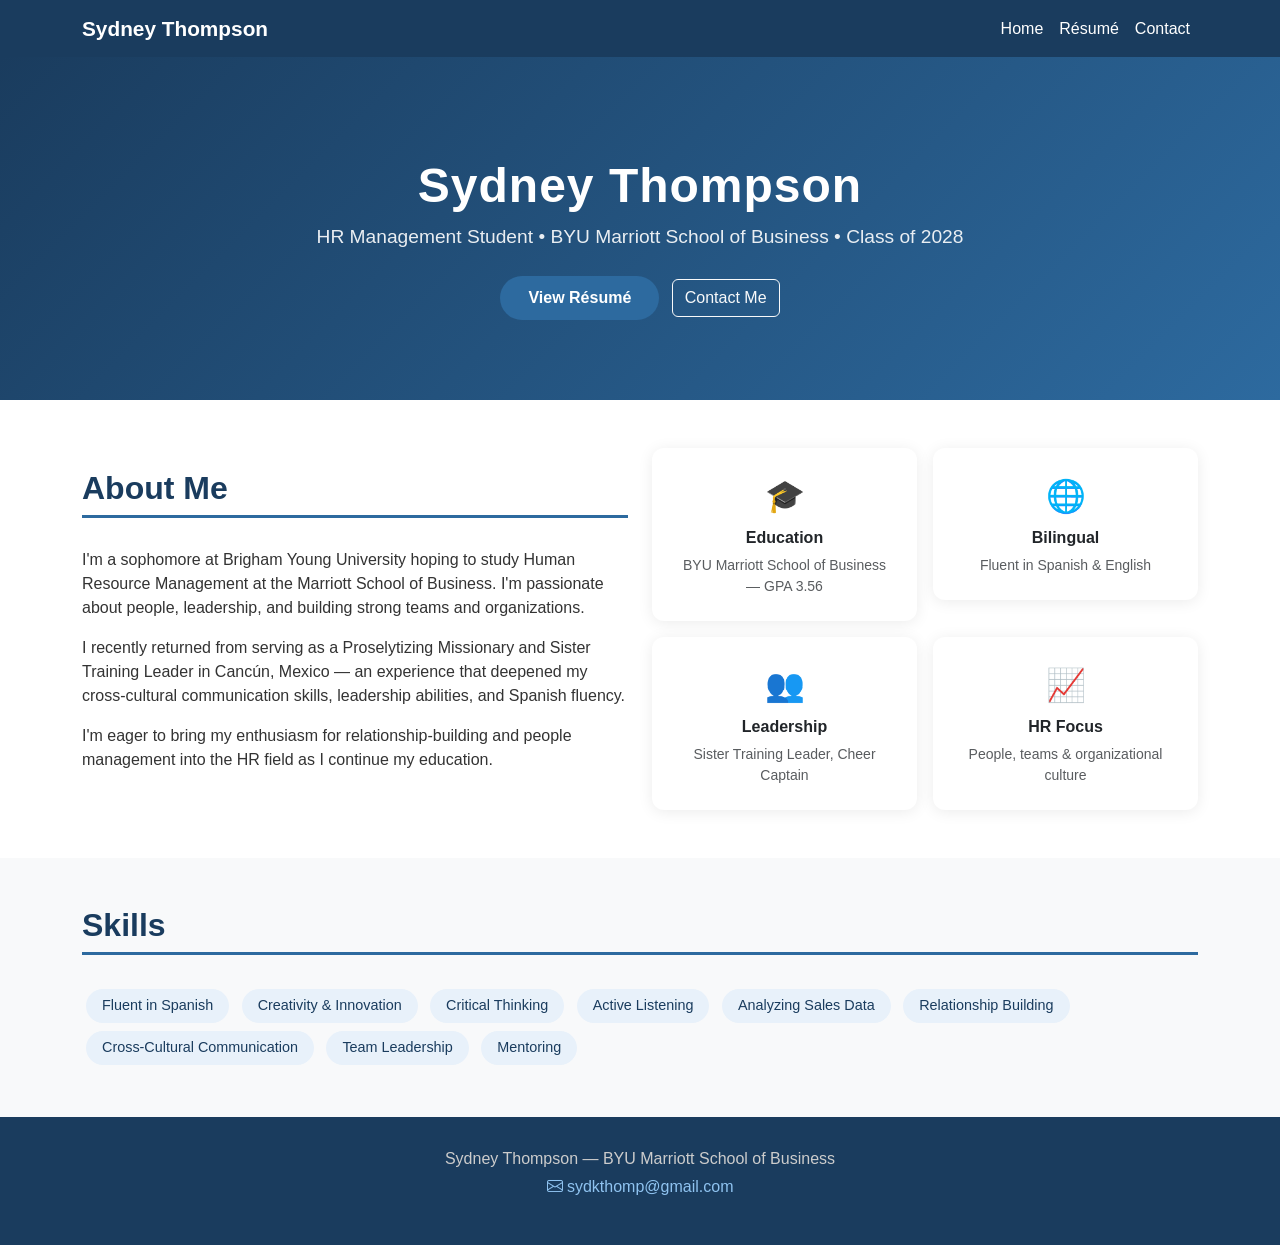
==== index.html @ 6876cb68 "Create index.html" ====
<!DOCTYPE html>
<html lang="en">
<head>
  <meta charset="UTF-8" />
  <meta name="viewport" content="width=device-width, initial-scale=1.0"/>
  <title>Sydney Thompson</title>
  <link href="https://cdn.jsdelivr.net/npm/bootstrap@5.3.0/dist/css/bootstrap.min.css" rel="stylesheet"/>
  <link href="https://cdn.jsdelivr.net/npm/bootstrap-icons@1.10.5/font/bootstrap-icons.css" rel="stylesheet"/>
  <style>
    body { font-family: 'Segoe UI', sans-serif; color: #333; }
    .hero {
      background: linear-gradient(135deg, #1a3c5e 0%, #2d6a9f 100%);
      color: white;
      padding: 100px 0 80px;
    }
    .hero h1 { font-size: 3rem; font-weight: 700; letter-spacing: 1px; }
    .hero p { font-size: 1.2rem; opacity: 0.9; }
    .nav-link { color: white !important; font-weight: 500; }
    .navbar { background-color: #1a3c5e !important; }
    .navbar-brand { color: white !important; font-weight: 700; font-size: 1.3rem; }
    .section-title { color: #1a3c5e; font-weight: 700; border-bottom: 3px solid #2d6a9f; padding-bottom: 8px; margin-bottom: 30px; }
    .card { border: none; box-shadow: 0 2px 15px rgba(0,0,0,0.08); border-radius: 12px; }
    .badge-skill { background-color: #e8f1fa; color: #1a3c5e; border-radius: 20px; padding: 6px 16px; font-size: 0.9rem; display: inline-block; margin: 4px; }
    footer { background-color: #1a3c5e; color: #ccc; padding: 30px 0; }
    footer a { color: #8fc3f0; text-decoration: none; }
    .btn-primary-custom { background-color: #2d6a9f; border: none; color: white; padding: 10px 28px; border-radius: 25px; font-weight: 600; }
    .btn-primary-custom:hover { background-color: #1a3c5e; color: white; }
  </style>
</head>
<body>
 
<!-- Navbar -->
<nav class="navbar navbar-expand-lg">
  <div class="container">
    <a class="navbar-brand" href="index.html">Sydney Thompson</a>
    <button class="navbar-toggler" type="button" data-bs-toggle="collapse" data-bs-target="#navMenu">
      <span class="navbar-toggler-icon" style="filter: invert(1);"></span>
    </button>
    <div class="collapse navbar-collapse" id="navMenu">
      <ul class="navbar-nav ms-auto">
        <li class="nav-item"><a class="nav-link" href="index.html">Home</a></li>
        <li class="nav-item"><a class="nav-link" href="resume.html">Résumé</a></li>
        <li class="nav-item"><a class="nav-link" href="contact.html">Contact</a></li>
      </ul>
    </div>
  </div>
</nav>
 
<!-- Hero -->
<section class="hero text-center">
  <div class="container">
    <h1>Sydney Thompson</h1>
    <p class="mb-4">HR Management Student &bull; BYU Marriott School of Business &bull; Class of 2028</p>
    <a href="resume.html" class="btn btn-primary-custom me-2">View Résumé</a>
    <a href="contact.html" class="btn btn-outline-light">Contact Me</a>
  </div>
</section>
 
<!-- About -->
<section class="py-5">
  <div class="container">
    <div class="row align-items-center">
      <div class="col-md-6 mb-4 mb-md-0">
        <h2 class="section-title">About Me</h2>
        <p>I'm a sophomore at Brigham Young University hoping to study Human Resource Management at the Marriott School of Business. I'm passionate about people, leadership, and building strong teams and organizations.</p>
        <p>I recently returned from serving as a Proselytizing Missionary and Sister Training Leader in Cancún, Mexico — an experience that deepened my cross-cultural communication skills, leadership abilities, and Spanish fluency.</p>
        <p>I'm eager to bring my enthusiasm for relationship-building and people management into the HR field as I continue my education.</p>
      </div>
      <div class="col-md-6">
        <div class="row g-3">
          <div class="col-6">
            <div class="card p-4 text-center">
              <div style="font-size:2rem; color:#2d6a9f;">&#127891;</div>
              <h6 class="mt-2 fw-bold">Education</h6>
              <small class="text-muted">BYU Marriott School of Business — GPA 3.56</small>
            </div>
          </div>
          <div class="col-6">
            <div class="card p-4 text-center">
              <div style="font-size:2rem; color:#2d6a9f;">&#127760;</div>
              <h6 class="mt-2 fw-bold">Bilingual</h6>
              <small class="text-muted">Fluent in Spanish &amp; English</small>
            </div>
          </div>
          <div class="col-6">
            <div class="card p-4 text-center">
              <div style="font-size:2rem; color:#2d6a9f;">&#128101;</div>
              <h6 class="mt-2 fw-bold">Leadership</h6>
              <small class="text-muted">Sister Training Leader, Cheer Captain</small>
            </div>
          </div>
          <div class="col-6">
            <div class="card p-4 text-center">
              <div style="font-size:2rem; color:#2d6a9f;">&#128200;</div>
              <h6 class="mt-2 fw-bold">HR Focus</h6>
              <small class="text-muted">People, teams &amp; organizational culture</small>
            </div>
          </div>
        </div>
      </div>
    </div>
  </div>
</section>
 
<!-- Skills -->
<section class="py-5" style="background:#f8f9fa;">
  <div class="container">
    <h2 class="section-title">Skills</h2>
    <div>
      <span class="badge-skill">Fluent in Spanish</span>
      <span class="badge-skill">Creativity &amp; Innovation</span>
      <span class="badge-skill">Critical Thinking</span>
      <span class="badge-skill">Active Listening</span>
      <span class="badge-skill">Analyzing Sales Data</span>
      <span class="badge-skill">Relationship Building</span>
      <span class="badge-skill">Cross-Cultural Communication</span>
      <span class="badge-skill">Team Leadership</span>
      <span class="badge-skill">Mentoring</span>
    </div>
  </div>
</section>
 
<!-- Footer -->
<footer class="text-center">
  <div class="container">
    <p class="mb-1">Sydney Thompson &mdash; BYU Marriott School of Business</p>
    <p><a href="mailto:sydkthomp@gmail.com"><i class="bi bi-envelope"></i> sydkthomp@gmail.com</a></p>
  </div>
</footer>
 
<script src="https://cdn.jsdelivr.net/npm/bootstrap@5.3.0/dist/js/bootstrap.bundle.min.js"></script>
</body>
</html>
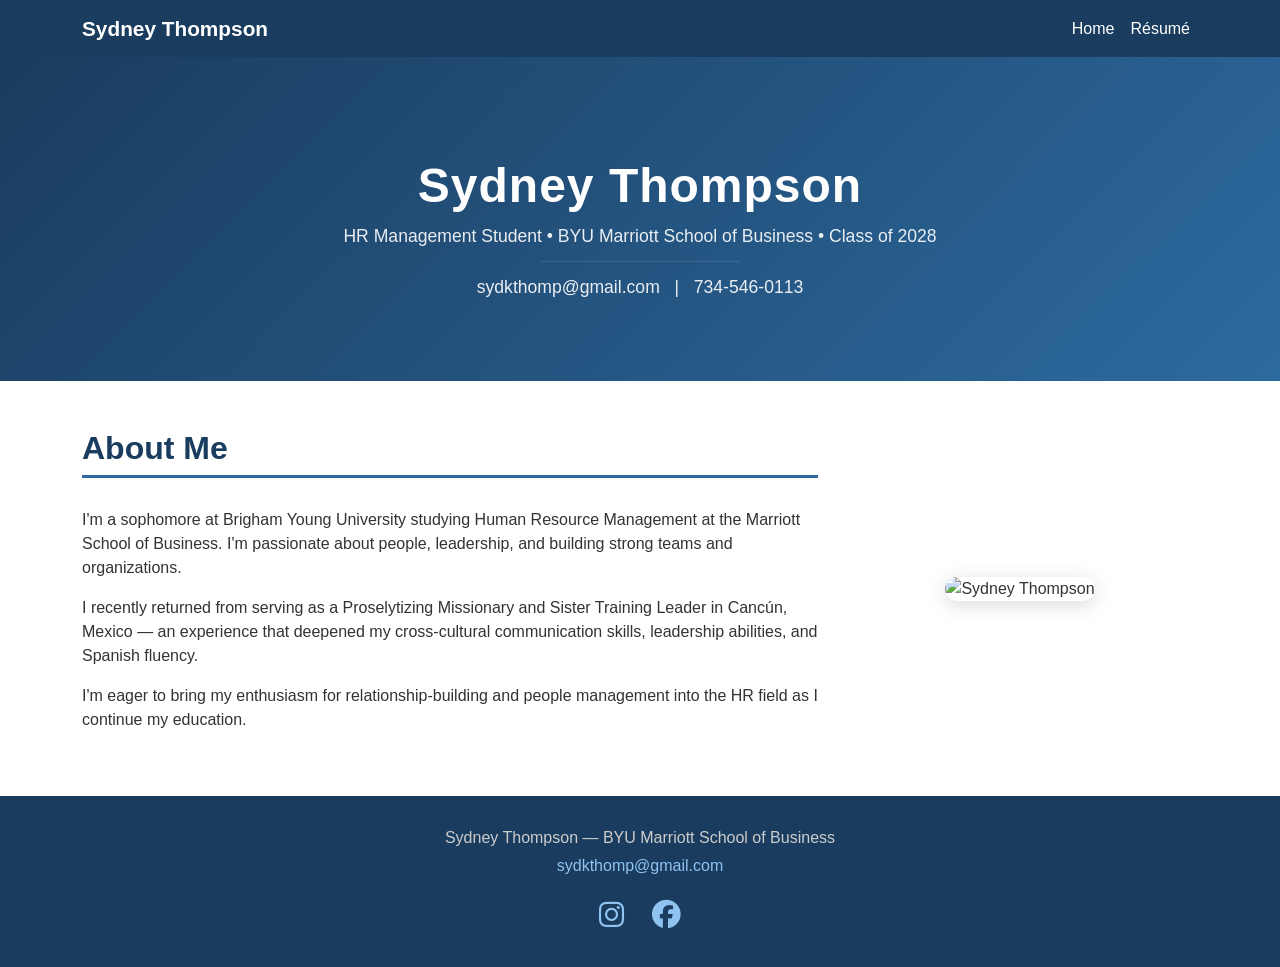
==== commit 5fc8e7c8: "Update index.html" ====
--- a/index.html
+++ b/index.html
@@ -6,6 +6,7 @@
   <title>Sydney Thompson</title>
   <link href="https://cdn.jsdelivr.net/npm/bootstrap@5.3.0/dist/css/bootstrap.min.css" rel="stylesheet"/>
   <link href="https://cdn.jsdelivr.net/npm/bootstrap-icons@1.10.5/font/bootstrap-icons.css" rel="stylesheet"/>
+  <link href="https://cdnjs.cloudflare.com/ajax/libs/font-awesome/6.4.0/css/all.min.css" rel="stylesheet"/>
   <style>
     body { font-family: 'Segoe UI', sans-serif; color: #333; }
     .hero {
@@ -14,17 +15,17 @@
       padding: 100px 0 80px;
     }
     .hero h1 { font-size: 3rem; font-weight: 700; letter-spacing: 1px; }
-    .hero p { font-size: 1.2rem; opacity: 0.9; }
+    .hero p { font-size: 1.1rem; opacity: 0.9; }
+    .hero hr { border-color: rgba(255,255,255,0.4); width: 200px; margin: 12px auto; }
     .nav-link { color: white !important; font-weight: 500; }
     .navbar { background-color: #1a3c5e !important; }
     .navbar-brand { color: white !important; font-weight: 700; font-size: 1.3rem; }
     .section-title { color: #1a3c5e; font-weight: 700; border-bottom: 3px solid #2d6a9f; padding-bottom: 8px; margin-bottom: 30px; }
-    .card { border: none; box-shadow: 0 2px 15px rgba(0,0,0,0.08); border-radius: 12px; }
-    .badge-skill { background-color: #e8f1fa; color: #1a3c5e; border-radius: 20px; padding: 6px 16px; font-size: 0.9rem; display: inline-block; margin: 4px; }
+    .profile-img { width: 280px; height: 340px; object-fit: cover; object-position: top; border-radius: 12px; box-shadow: 0 4px 20px rgba(0,0,0,0.15); }
     footer { background-color: #1a3c5e; color: #ccc; padding: 30px 0; }
     footer a { color: #8fc3f0; text-decoration: none; }
-    .btn-primary-custom { background-color: #2d6a9f; border: none; color: white; padding: 10px 28px; border-radius: 25px; font-weight: 600; }
-    .btn-primary-custom:hover { background-color: #1a3c5e; color: white; }
+    .social-icon { font-size: 1.8rem; color: #8fc3f0; margin: 0 10px; text-decoration: none; transition: color 0.2s; }
+    .social-icon:hover { color: white; }
   </style>
 </head>
 <body>
@@ -40,7 +41,6 @@
       <ul class="navbar-nav ms-auto">
         <li class="nav-item"><a class="nav-link" href="index.html">Home</a></li>
         <li class="nav-item"><a class="nav-link" href="resume.html">Résumé</a></li>
-        <li class="nav-item"><a class="nav-link" href="contact.html">Contact</a></li>
       </ul>
     </div>
   </div>
@@ -50,9 +50,9 @@
 <section class="hero text-center">
   <div class="container">
     <h1>Sydney Thompson</h1>
-    <p class="mb-4">HR Management Student &bull; BYU Marriott School of Business &bull; Class of 2028</p>
-    <a href="resume.html" class="btn btn-primary-custom me-2">View Résumé</a>
-    <a href="contact.html" class="btn btn-outline-light">Contact Me</a>
+    <p class="mb-2">HR Management Student &bull; BYU Marriott School of Business &bull; Class of 2028</p>
+    <hr/>
+    <p class="mb-0">sydkthomp@gmail.com &nbsp;&nbsp;|&nbsp;&nbsp; 734-546-0113</p>
   </div>
 </section>
  
@@ -60,62 +60,15 @@
 <section class="py-5">
   <div class="container">
     <div class="row align-items-center">
-      <div class="col-md-6 mb-4 mb-md-0">
+      <div class="col-md-8 mb-4 mb-md-0">
         <h2 class="section-title">About Me</h2>
-        <p>I'm a sophomore at Brigham Young University hoping to study Human Resource Management at the Marriott School of Business. I'm passionate about people, leadership, and building strong teams and organizations.</p>
+        <p>I'm a sophomore at Brigham Young University studying Human Resource Management at the Marriott School of Business. I'm passionate about people, leadership, and building strong teams and organizations.</p>
         <p>I recently returned from serving as a Proselytizing Missionary and Sister Training Leader in Cancún, Mexico — an experience that deepened my cross-cultural communication skills, leadership abilities, and Spanish fluency.</p>
         <p>I'm eager to bring my enthusiasm for relationship-building and people management into the HR field as I continue my education.</p>
       </div>
-      <div class="col-md-6">
-        <div class="row g-3">
-          <div class="col-6">
-            <div class="card p-4 text-center">
-              <div style="font-size:2rem; color:#2d6a9f;">&#127891;</div>
-              <h6 class="mt-2 fw-bold">Education</h6>
-              <small class="text-muted">BYU Marriott School of Business — GPA 3.56</small>
-            </div>
-          </div>
-          <div class="col-6">
-            <div class="card p-4 text-center">
-              <div style="font-size:2rem; color:#2d6a9f;">&#127760;</div>
-              <h6 class="mt-2 fw-bold">Bilingual</h6>
-              <small class="text-muted">Fluent in Spanish &amp; English</small>
-            </div>
-          </div>
-          <div class="col-6">
-            <div class="card p-4 text-center">
-              <div style="font-size:2rem; color:#2d6a9f;">&#128101;</div>
-              <h6 class="mt-2 fw-bold">Leadership</h6>
-              <small class="text-muted">Sister Training Leader, Cheer Captain</small>
-            </div>
-          </div>
-          <div class="col-6">
-            <div class="card p-4 text-center">
-              <div style="font-size:2rem; color:#2d6a9f;">&#128200;</div>
-              <h6 class="mt-2 fw-bold">HR Focus</h6>
-              <small class="text-muted">People, teams &amp; organizational culture</small>
-            </div>
-          </div>
-        </div>
+      <div class="col-md-4 text-center">
+        <img src="IMG_5038.jpg" alt="Sydney Thompson" class="profile-img"/>
       </div>
-    </div>
-  </div>
-</section>
- 
-<!-- Skills -->
-<section class="py-5" style="background:#f8f9fa;">
-  <div class="container">
-    <h2 class="section-title">Skills</h2>
-    <div>
-      <span class="badge-skill">Fluent in Spanish</span>
-      <span class="badge-skill">Creativity &amp; Innovation</span>
-      <span class="badge-skill">Critical Thinking</span>
-      <span class="badge-skill">Active Listening</span>
-      <span class="badge-skill">Analyzing Sales Data</span>
-      <span class="badge-skill">Relationship Building</span>
-      <span class="badge-skill">Cross-Cultural Communication</span>
-      <span class="badge-skill">Team Leadership</span>
-      <span class="badge-skill">Mentoring</span>
     </div>
   </div>
 </section>
@@ -124,7 +77,13 @@
 <footer class="text-center">
   <div class="container">
     <p class="mb-1">Sydney Thompson &mdash; BYU Marriott School of Business</p>
-    <p><a href="mailto:sydkthomp@gmail.com"><i class="bi bi-envelope"></i> sydkthomp@gmail.com</a></p>
+    <p class="mb-3"><a href="mailto:sydkthomp@gmail.com">sydkthomp@gmail.com</a></p>
+    <a href="https://www.instagram.com/sydkthomp/" target="_blank" class="social-icon">
+      <i class="fa-brands fa-instagram"></i>
+    </a>
+    <a href="https://www.facebook.com/sydney.thompson.457152/" target="_blank" class="social-icon">
+      <i class="fa-brands fa-facebook"></i>
+    </a>
   </div>
 </footer>
  
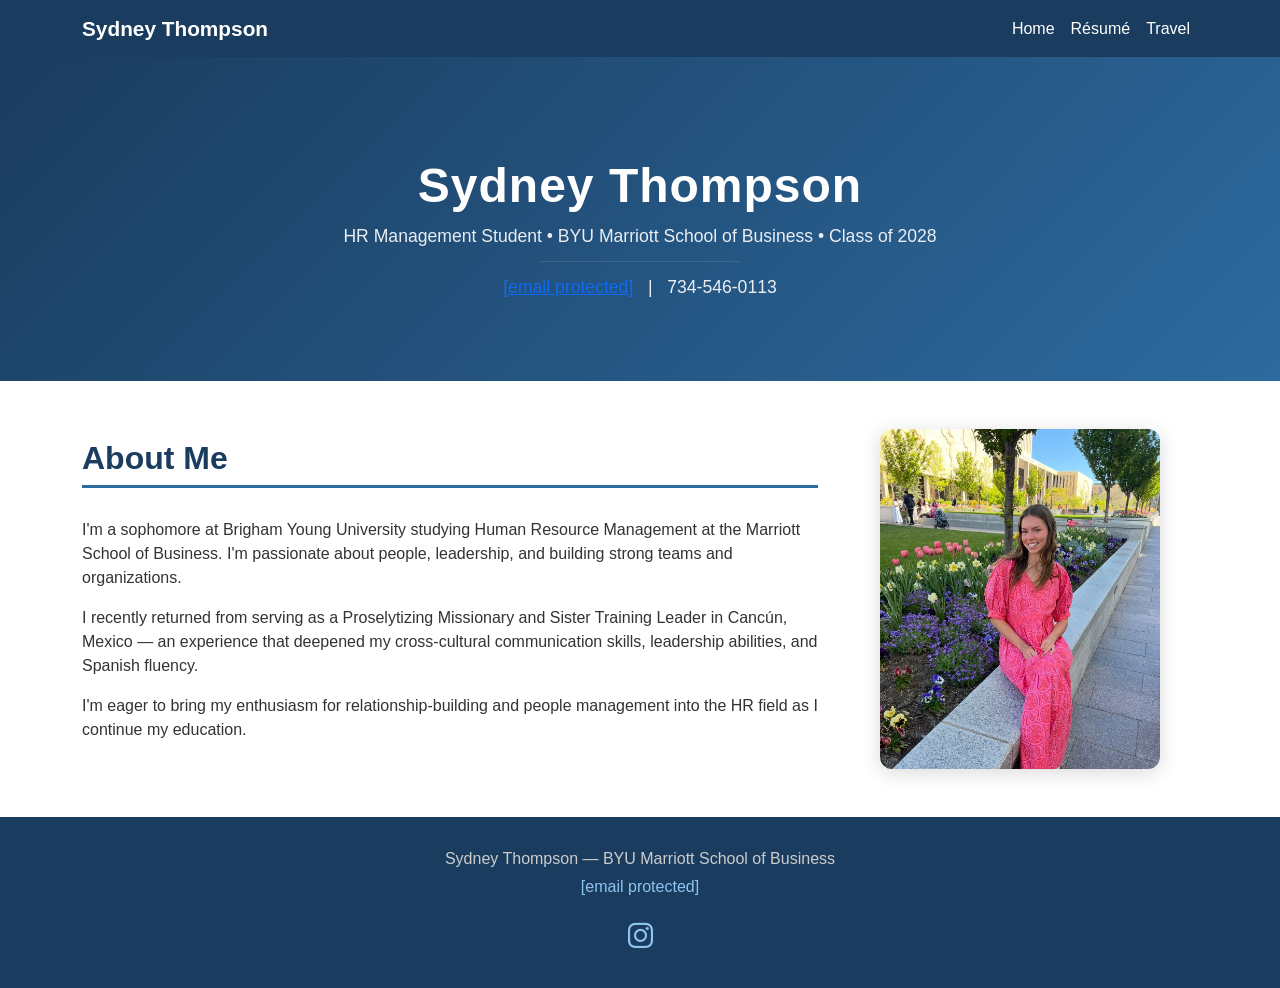
==== commit 7a79ec40: "Update index.html" ====
--- a/index.html
+++ b/index.html
@@ -41,6 +41,7 @@
       <ul class="navbar-nav ms-auto">
         <li class="nav-item"><a class="nav-link" href="index.html">Home</a></li>
         <li class="nav-item"><a class="nav-link" href="resume.html">Résumé</a></li>
+        <li class="nav-item"><a class="nav-link" href="travel.html">Travel</a></li>
       </ul>
     </div>
   </div>
@@ -52,7 +53,7 @@
     <h1>Sydney Thompson</h1>
     <p class="mb-2">HR Management Student &bull; BYU Marriott School of Business &bull; Class of 2028</p>
     <hr/>
-    <p class="mb-0">sydkthomp@gmail.com &nbsp;&nbsp;|&nbsp;&nbsp; 734-546-0113</p>
+    <p class="mb-0"><a href="/cdn-cgi/l/email-protection" class="__cf_email__" data-cfemail="d8aba1bcb3acb0b7b5a898bfb5b9b1b4f6bbb7b5">[email&#160;protected]</a> &nbsp;&nbsp;|&nbsp;&nbsp; 734-546-0113</p>
   </div>
 </section>
  
@@ -77,16 +78,8 @@
 <footer class="text-center">
   <div class="container">
     <p class="mb-1">Sydney Thompson &mdash; BYU Marriott School of Business</p>
-    <p class="mb-3"><a href="mailto:sydkthomp@gmail.com">sydkthomp@gmail.com</a></p>
+    <p class="mb-3"><a href="/cdn-cgi/l/email-protection#42313b2629362a2d2f3202252f232b2e6c212d2f"><span class="__cf_email__" data-cfemail="4f3c362b243b2720223f0f28222e2623612c2022">[email&#160;protected]</span></a></p>
     <a href="https://www.instagram.com/sydkthomp/" target="_blank" class="social-icon">
       <i class="fa-brands fa-instagram"></i>
     </a>
-    <a href="https://www.facebook.com/sydney.thompson.457152/" target="_blank" class="social-icon">
-      <i class="fa-brands fa-facebook"></i>
-    </a>
-  </div>
-</footer>
- 
-<script src="https://cdn.jsdelivr.net/npm/bootstrap@5.3.0/dist/js/bootstrap.bundle.min.js"></script>
-</body>
-</html>
+    <a href="https://www.facebook
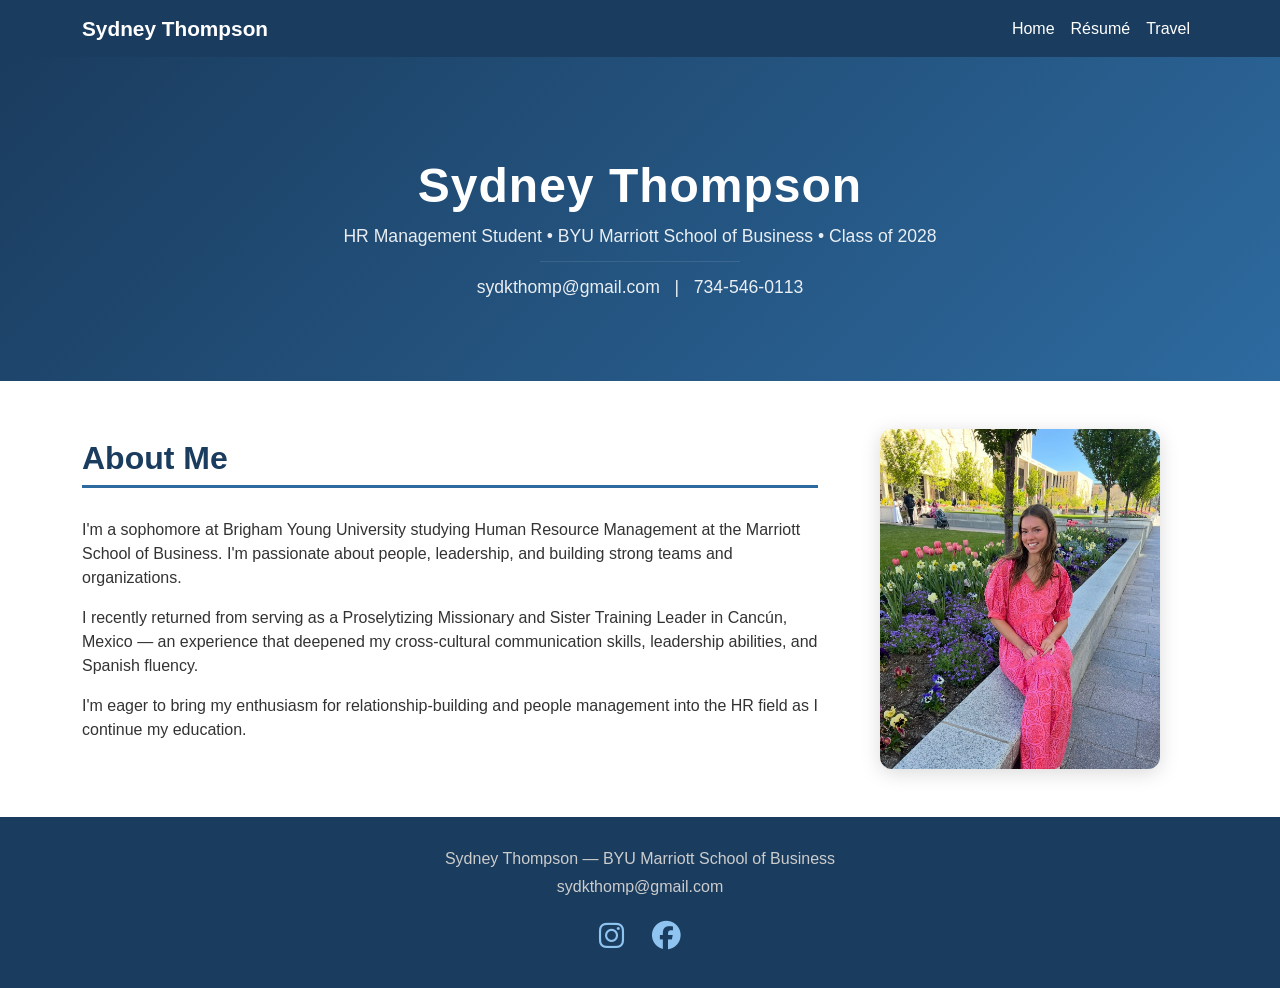
==== commit 0d2d2afe: "Update index.html" ====
--- a/index.html
+++ b/index.html
@@ -5,7 +5,6 @@
   <meta name="viewport" content="width=device-width, initial-scale=1.0"/>
   <title>Sydney Thompson</title>
   <link href="https://cdn.jsdelivr.net/npm/bootstrap@5.3.0/dist/css/bootstrap.min.css" rel="stylesheet"/>
-  <link href="https://cdn.jsdelivr.net/npm/bootstrap-icons@1.10.5/font/bootstrap-icons.css" rel="stylesheet"/>
   <link href="https://cdnjs.cloudflare.com/ajax/libs/font-awesome/6.4.0/css/all.min.css" rel="stylesheet"/>
   <style>
     body { font-family: 'Segoe UI', sans-serif; color: #333; }
@@ -21,11 +20,12 @@
     .navbar { background-color: #1a3c5e !important; }
     .navbar-brand { color: white !important; font-weight: 700; font-size: 1.3rem; }
     .section-title { color: #1a3c5e; font-weight: 700; border-bottom: 3px solid #2d6a9f; padding-bottom: 8px; margin-bottom: 30px; }
-    .profile-img { width: 280px; height: 340px; object-fit: cover; object-position: top; border-radius: 12px; box-shadow: 0 4px 20px rgba(0,0,0,0.15); }
+    .card { border: none; box-shadow: 0 2px 15px rgba(0,0,0,0.08); border-radius: 12px; }
     footer { background-color: #1a3c5e; color: #ccc; padding: 30px 0; }
     footer a { color: #8fc3f0; text-decoration: none; }
     .social-icon { font-size: 1.8rem; color: #8fc3f0; margin: 0 10px; text-decoration: none; transition: color 0.2s; }
     .social-icon:hover { color: white; }
+    .profile-img { width: 280px; height: 340px; object-fit: cover; object-position: top; border-radius: 12px; box-shadow: 0 4px 20px rgba(0,0,0,0.15); }
   </style>
 </head>
 <body>
@@ -53,7 +53,7 @@
     <h1>Sydney Thompson</h1>
     <p class="mb-2">HR Management Student &bull; BYU Marriott School of Business &bull; Class of 2028</p>
     <hr/>
-    <p class="mb-0"><a href="/cdn-cgi/l/email-protection" class="__cf_email__" data-cfemail="d8aba1bcb3acb0b7b5a898bfb5b9b1b4f6bbb7b5">[email&#160;protected]</a> &nbsp;&nbsp;|&nbsp;&nbsp; 734-546-0113</p>
+    <p class="mb-0">sydkthomp&#64;gmail.com &nbsp;&nbsp;|&nbsp;&nbsp; 734-546-0113</p>
   </div>
 </section>
  
@@ -78,8 +78,16 @@
 <footer class="text-center">
   <div class="container">
     <p class="mb-1">Sydney Thompson &mdash; BYU Marriott School of Business</p>
-    <p class="mb-3"><a href="/cdn-cgi/l/email-protection#42313b2629362a2d2f3202252f232b2e6c212d2f"><span class="__cf_email__" data-cfemail="4f3c362b243b2720223f0f28222e2623612c2022">[email&#160;protected]</span></a></p>
+    <p class="mb-3">sydkthomp&#64;gmail.com</p>
     <a href="https://www.instagram.com/sydkthomp/" target="_blank" class="social-icon">
       <i class="fa-brands fa-instagram"></i>
     </a>
-    <a href="https://www.facebook
+    <a href="https://www.facebook.com/sydney.thompson.457152/" target="_blank" class="social-icon">
+      <i class="fa-brands fa-facebook"></i>
+    </a>
+  </div>
+</footer>
+ 
+<script src="https://cdn.jsdelivr.net/npm/bootstrap@5.3.0/dist/js/bootstrap.bundle.min.js"></script>
+</body>
+</html>
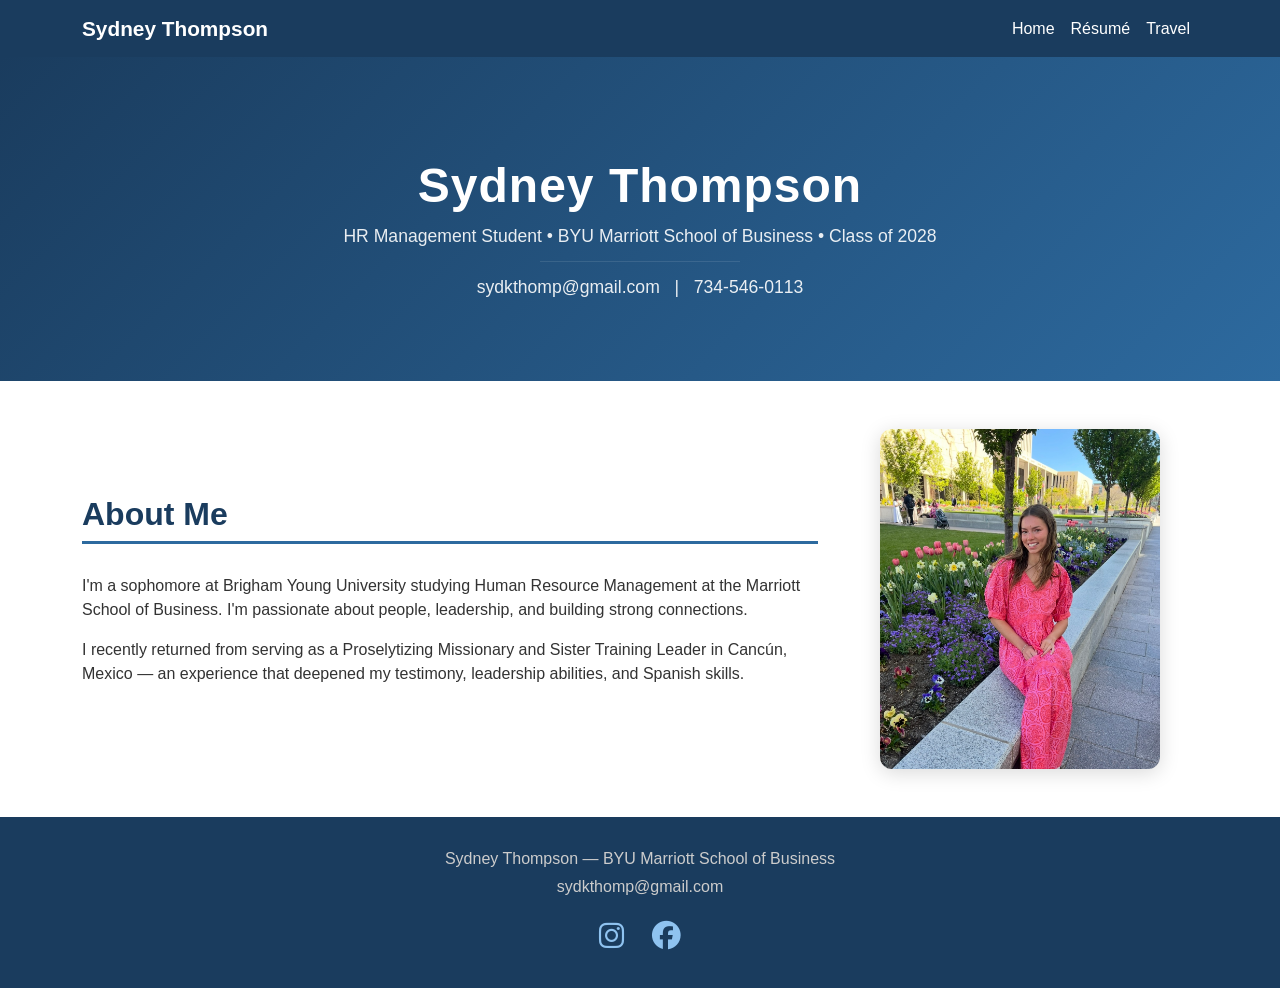
==== commit 4a0bac3b: "Update index.html" ====
--- a/index.html
+++ b/index.html
@@ -63,9 +63,8 @@
     <div class="row align-items-center">
       <div class="col-md-8 mb-4 mb-md-0">
         <h2 class="section-title">About Me</h2>
-        <p>I'm a sophomore at Brigham Young University studying Human Resource Management at the Marriott School of Business. I'm passionate about people, leadership, and building strong teams and organizations.</p>
-        <p>I recently returned from serving as a Proselytizing Missionary and Sister Training Leader in Cancún, Mexico — an experience that deepened my cross-cultural communication skills, leadership abilities, and Spanish fluency.</p>
-        <p>I'm eager to bring my enthusiasm for relationship-building and people management into the HR field as I continue my education.</p>
+        <p>I'm a sophomore at Brigham Young University studying Human Resource Management at the Marriott School of Business. I'm passionate about people, leadership, and building strong connections.</p>
+        <p>I recently returned from serving as a Proselytizing Missionary and Sister Training Leader in Cancún, Mexico — an experience that deepened my testimony, leadership abilities, and Spanish skills.</p>
       </div>
       <div class="col-md-4 text-center">
         <img src="IMG_5038.jpg" alt="Sydney Thompson" class="profile-img"/>
